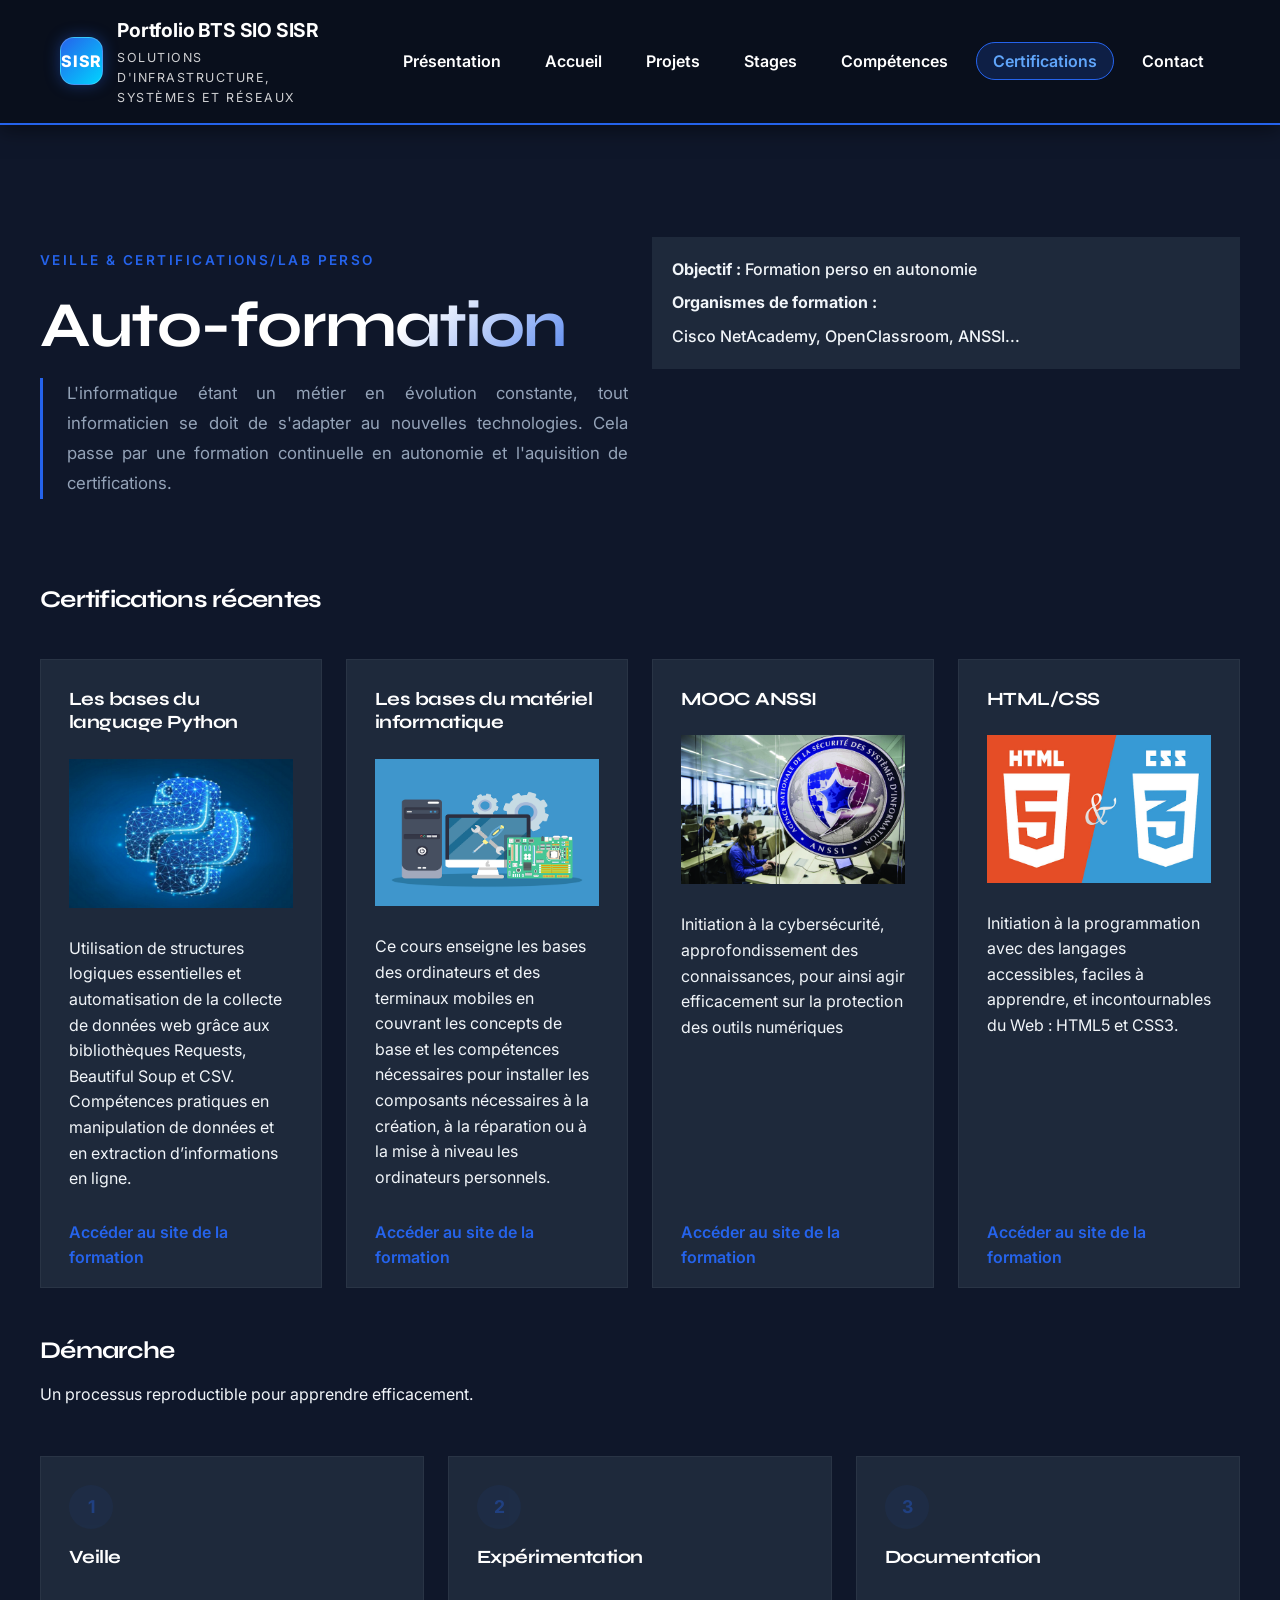
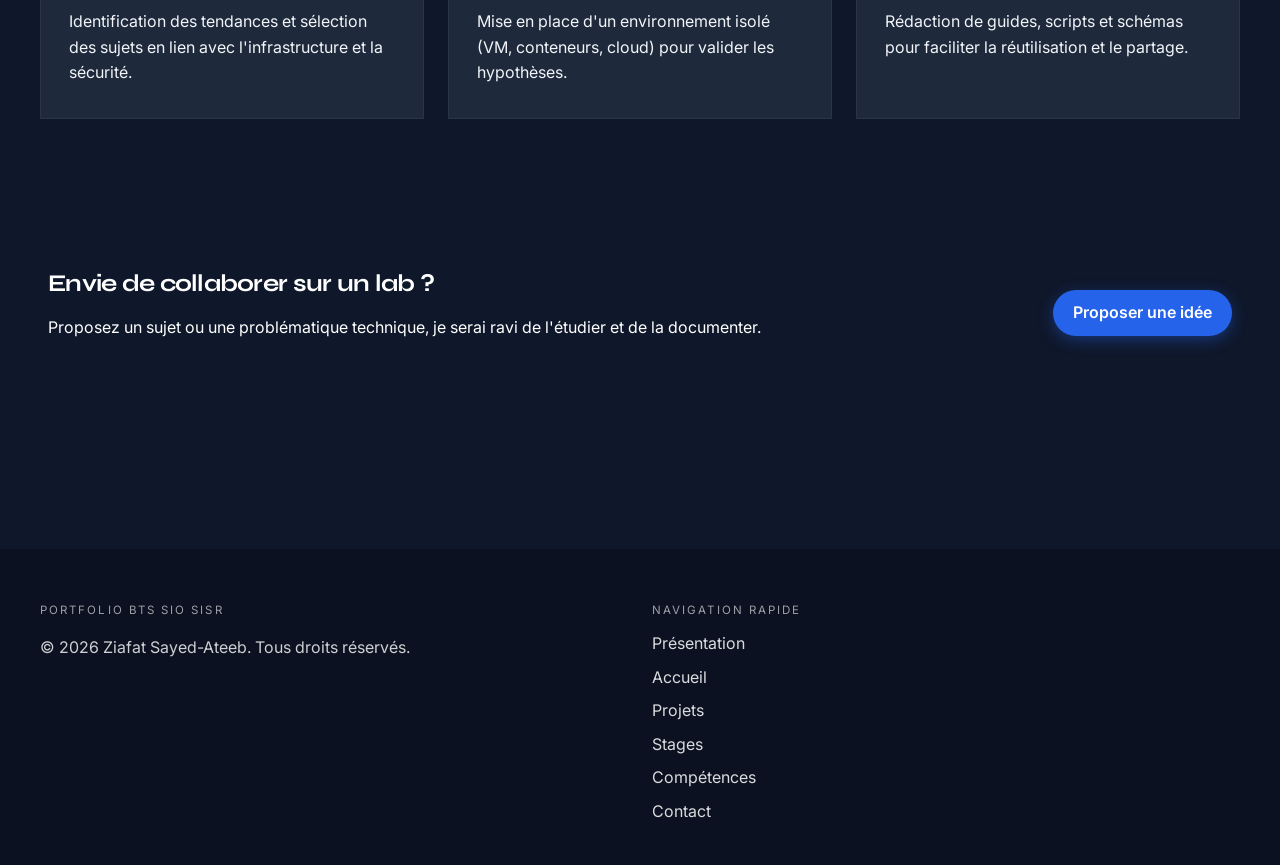
==== lab.html @ 31c3e9d4 "Add files via upload" ====
<!DOCTYPE html>
<html lang="fr">
<head>
  <meta charset="UTF-8">
  <meta name="viewport" content="width=device-width, initial-scale=1.0">
  <title>Portfolio BTS SIO SISR — Lab</title>
  <link href="https://fonts.googleapis.com/css2?family=Montserrat:wght@700;800&family=Syne:wght@700;800&family=Inter:wght@400;500;600&display=swap" rel="stylesheet">
  <link rel="stylesheet" href="style.css">
</head>
<body class="page page-lab">
  <a href="#contenu" class="skip-link">Aller au contenu principal</a>
  <header class="site-header" role="banner">
    <div class="container">
      <a class="brand" href="index.html">
        <span class="brand-mark" aria-hidden="true">SISR</span>
        <span class="brand-text">
          <span class="brand-title">Portfolio BTS&nbsp;SIO&nbsp;SISR</span>
          <span class="brand-subtitle">Solutions d'Infrastructure, Systèmes et Réseaux</span>
        </span>
      </a>
      <input type="checkbox" id="nav-toggle" class="nav-toggle" aria-label="Ouvrir la navigation">
      <label for="nav-toggle" class="nav-toggle-label" aria-hidden="true">
        <span></span>
      </label>
      <nav class="site-nav" aria-label="Navigation principale">
        <ul class="nav-list">
		  <li><a href="presentation.html">Présentation</a></li>
          <li><a href="index.html">Accueil</a></li>
          <li><a href="projets.html">Projets</a></li>
          <li><a href="stage.html">Stages</a></li>
          <li><a href="competences.html">Compétences</a></li>
          <li><a class="is-active" href="lab.html">Certifications</a></li>
          <li><a href="contact.html">Contact</a></li>
        </ul>
      </nav>
    </div>
  </header>
  <main id="contenu" class="site-main">
    <section class="page-header">
      <div class="container header-grid">
        <div>
          <p class="eyebrow">Veille &amp; certifications/Lab perso</p>
          <h1>Auto-formation</h1>
          <p class="lead">L'informatique étant un métier en évolution constante, tout informaticien se doit de s'adapter au nouvelles technologies. Cela passe par une formation continuelle en autonomie et l'aquisition de certifications. </p>
        </div>
        <ul class="highlight-list">
          <li><strong>Objectif :</strong> Formation perso en autonomie</li>
          <li><strong>Organismes de formation :</strong> </li>
          <li>Cisco NetAcademy, OpenClassroom, ANSSI...</li>
        </ul>
      </div>
    </section>

    <section class="content-section">
      <div class="container section-stack">
        <header class="section-header">
          <h2>Certifications récentes</h2>
        </header>
        <div class="lab-grid">
          <article class="lab-card">
            <h3>Les bases du language Python</h3>
            <img src="images/python.jpg" alt="Python">
            <p>Utilisation de structures logiques essentielles et automatisation de la collecte de données web grâce aux bibliothèques Requests, Beautiful Soup et CSV. Compétences pratiques en manipulation de données et en extraction d’informations en ligne.</p>
            <a class="card-link" href="https://openclassrooms.com/fr/courses/7168871-apprenez-les-bases-du-langage-python">Accéder au site de la formation</a>
          </article>
          <article class="lab-card">
            <h3>Les bases du matériel informatique</h3>
            <img src="images/matos.png" alt="it">
            <p>Ce cours enseigne les bases des ordinateurs et des terminaux mobiles en couvrant les concepts de base et les compétences nécessaires pour installer les composants nécessaires à la création, à la réparation ou à la mise à niveau les ordinateurs personnels.</p>
            <a class="card-link" href="https://www.netacad.com/courses/computer-hardware-basics?courseLang=fr-FR&instance_id=1f6e9212-4dcd-441a-9772-9bdca380f8a3">Accéder au site de la formation</a>
          </article>
          <article class="lab-card">
            <h3>MOOC ANSSI</h3>
            <img src="images/anssi.png" alt="ANSSI">
            <p>Initiation à la cybersécurité, approfondissement des connaissances, pour ainsi agir efficacement sur la protection des outils numériques</p>
            <a class="card-link" href="https://www.netacad.com/courses/computer-hardware-basics?courseLang=fr-FR&instance_id=1f6e9212-4dcd-441a-9772-9bdca380f8a3">Accéder au site de la formation</a>
          </article>
          <article class="lab-card">
            <h3>HTML/CSS</h3>
            <img src="images/HTML5.png" alt="HTML/CSS">
            <p>Initiation à la programmation avec des langages accessibles, faciles à apprendre, et incontournables du Web : HTML5 et CSS3.</p>
            <a class="card-link" href="https://openclassrooms.com/fr/courses/1603881-creez-votre-site-web-avec-html5-et-css3?status=published">Accéder au site de la formation</a>
          </article>
        </div>
      </div>
    </section>

    <section class="content-section alt">
      <div class="container section-stack">
        <header class="section-header">
          <h2>Démarche</h2>
          <p>Un processus reproductible pour apprendre efficacement.</p>
        </header>
        <div class="process-grid">
          <article class="step">
            <span class="step-index">1</span>
            <h3>Veille</h3>
            <p>Identification des tendances et sélection des sujets en lien avec l'infrastructure et la sécurité.</p>
          </article>
          <article class="step">
            <span class="step-index">2</span>
            <h3>Expérimentation</h3>
            <p>Mise en place d'un environnement isolé (VM, conteneurs, cloud) pour valider les hypothèses.</p>
          </article>
          <article class="step">
            <span class="step-index">3</span>
            <h3>Documentation</h3>
            <p>Rédaction de guides, scripts et schémas pour faciliter la réutilisation et le partage.</p>
          </article>
        </div>
      </div>
    </section>

    <section class="cta-section">
      <div class="container cta-panel">
        <div>
          <h2>Envie de collaborer sur un lab&nbsp;?</h2>
          <p>Proposez un sujet ou une problématique technique, je serai ravi de l'étudier et de la documenter.</p>
        </div>
        <a class="btn primary" href="contact.html">Proposer une idée</a>
      </div>
    </section>
  </main>
  <footer class="site-footer" role="contentinfo">
    <div class="container footer-grid">
      <div>
        <p class="footer-title">Portfolio BTS&nbsp;SIO&nbsp;SISR</p>
        <p>&copy; 2026 Ziafat Sayed-Ateeb. Tous droits réservés.</p>
      </div>
      <div>
        <p class="footer-title">Navigation rapide</p>
        <ul class="footer-links">
          <li><a href="presentation.html">Présentation</a></li>
          <li><a href="index.html">Accueil</a></li>
          <li><a href="projets.html">Projets</a></li>
          <li><a href="stage.html">Stages</a></li>
          <li><a href="competences.html">Compétences</a></li>
          <li><a href="contact.html">Contact</a></li>
        </ul>
      </div>
    </div>
  </footer>
</body>
</html>
---- style.css ----
:root {
  /* --- Polices --- */
  /* Syne : percutante pour les titres / Inter : pro pour le texte */
  --font-titles: "Syne", sans-serif;
  --font-sans: "Inter", "Segoe UI", Tahoma, sans-serif;

  /* --- Couleurs & Contrastes --- */
  --color-bg: #0f172a;  	/* Fond de page bleu nuit très sombre */         
  --color-surface: #1e293b;      /* Fond des cartes/sections */
  --color-text: #f1f5f9;         /* Texte presque blanc pour la lisibilité */
  --color-text-muted: #94a3b8;   /* Texte secondaire gris bleu */
  --color-secondary: #ffffff;    /* Titres en blanc pur */
  --color-primary: #2563eb;      /* Bleu électrique */
  --color-accent: #00d4ff;       /* Cyan pour les mots importants */
  --color-border: rgba(255, 255, 255, 0.05);

  /* --- Typographie avancée --- */
  --h1-size: clamp(2.5rem, 8vw, 4rem);
  --h2-size: clamp(2rem, 5vw, 2.5rem);
  --lh-titles: 1.1;
  --ls-titles: -0.03em; /* Resserre les lettres pour plus d'impact */
}

h1, h2, h3 {
  font-family: var(--font-titles);
  font-weight: 800;
  line-height: var(--lh-titles);
  letter-spacing: var(--ls-titles);
  color: var(--color-secondary);
  margin-bottom: 1rem;
}

/* Effet dégradé sur le H1 pour un look futuriste */
h1 {
  font-size: var(--h1-size);
  background: linear-gradient(135deg, #fff 60%, var(--color-primary));
  -webkit-background-clip: text;
  -webkit-text-fill-color: transparent;
}

/* Ton paragraphe d'intro (classe .lead) */
.lead {
  font-family: var(--font-sans);
  font-size: 1.2rem;
  line-height: 1.8;
  color: var(--color-text-muted);
  max-width: 800px;
  border-left: 3px solid var(--color-primary);
  padding-left: 24px;
  margin-block: 2rem;
  
  /* Ajoute cette ligne pour aligner le texte des deux côtés */
  text-align: justify; 
}

/* Pour mettre en valeur les mots importants dans ton intro */
.lead strong {
  color: var(--color-accent);
  font-weight: 600;
}


* {
  box-sizing: border-box;
}

body {
  margin: 0;
  font-family: var(--font-sans);
  background: var(--color-bg);
  color: var(--color-text);
  line-height: 1.6;
  -webkit-font-smoothing: antialiased;
  display: flex;
  min-height: 100vh;
  flex-direction: column;
}

a {
  color: var(--color-primary);
  text-decoration: none;
}

a:hover,
a:focus {
  text-decoration: underline;
}

img {
  max-width: 100%;
  display: block;
}

.skip-link {
  position: absolute;
  left: -9999px;
  top: 16px;
  padding: 12px 18px;
  background: var(--color-primary);
  color: #fff;
  border-radius: var(--radius-sm);
  z-index: 999;
}

.skip-link:focus {
  left: 16px;
}

.container {
  width: min(var(--max-width), 90vw); /* On réduit un peu à 90% pour laisser plus de place */
  margin: 0 auto;
  padding-left: clamp(20px, 5vw, 40px);  /* Force un espace à gauche qui s'adapte à l'écran */
  padding-right: clamp(20px, 5vw, 40px); /* Force un espace à droite */
}
.site-header {
  position: sticky;
  top: 0;
  z-index: 100;
  /* Fond sombre profond avec une légère transparence pour l'effet moderne */
  background: rgba(10, 15, 28, 0.95); 
  color: #fff;
  backdrop-filter: blur(12px);
  /* Bordure fine bleue pour souligner le header */
  border-bottom: 2px solid #2563eb; 
  box-shadow: 0 4px 20px rgba(0, 0, 0, 0.5);
}

.site-header .container {
  display: flex;
  align-items: center;
  justify-content: space-between;
  gap: 32px;
  max-width: 100%; /* Permet au contenu de respirer */
  padding: 15px 60px; /* 15px haut/bas, 60px gauche/droite pour décaler le logo */
  margin: 0; /* On retire le auto pour que ça ne se centre pas de force */
}

.brand {
  display: inline-flex;
  align-items: center;
  gap: 14px;
  color: inherit;
}

.brand-mark {
  display: grid;
  place-items: center;
  width: 48px;
  height: 48px;
  border-radius: 14px;
  /* Couleurs plus vives : Bleu électrique vers Cyan */
  background: linear-gradient(135deg, #2563eb, #00d4ff); 
  color: #ffffff;
  font-weight: 800;
  letter-spacing: 0.05em;
  /* Lueur autour du logo */
  box-shadow: 0 0 15px rgba(37, 99, 235, 0.4); 
  border: 1px solid rgba(255, 255, 255, 0.2);
}

.brand:hover .brand-mark {
  box-shadow: 0 0 20px rgba(37, 99, 235, 0.8);
  transform: scale(1.05);
  transition: all 0.3s ease;
}

.brand-text {
  display: flex;
  flex-direction: column;
  gap: 2px;
}

.brand-title {
  font-size: 1.2rem;
  font-weight: 700;
  letter-spacing: -0.01em;
}

.brand-subtitle {
  font-size: 0.78rem;
  text-transform: uppercase;
  letter-spacing: 0.12em;
  opacity: 0.8;
}

.nav-toggle {
  display: none;
}

.nav-toggle-label {
  display: none;
}

.site-nav {
  display: flex;
}

.nav-list {
  list-style: none;
  display: flex;
  gap: 12px;
  margin: 0;
  padding: 0;
}

.nav-list a {
  color: #fff;
  font-weight: 600;
  padding: 8px 16px;
  border-radius: 999px;
  transition: background 0.2s ease, transform 0.2s ease;
}

.nav-list a:hover,
.nav-list a:focus {
  background: rgba(255, 255, 255, 0.12);
  transform: translateY(-1px);
}

.nav-list a.is-active {
  background: rgba(37, 99, 235, 0.2); /* Fond bleu très léger */
  color: #60a5fa;                     /* Texte bleu clair "électrique" */
  border: 1px solid #2563eb;          /* Bordure bleue fine */
}

.site-main {
  flex: 1;
  padding-block: clamp(48px, 8vw, 80px);
}

.page-header {
  padding-block: clamp(16px, 4vw, 32px);
}

.header-grid {
  display: grid;
  gap: 24px;
  align-items: start;
  grid-template-columns: repeat(auto-fit, minmax(260px, 1fr));
}

.eyebrow {
  font-size: 0.85rem;
  text-transform: uppercase;
  letter-spacing: 0.18em;
  color: var(--color-primary);
  font-weight: 600;
}

h1,
h2,
h3,
h4 {
  margin: 0 0 12px;
  line-height: 1.25;
  font-weight: 700;
  color: var(--color-secondary);
}

.lead {
  margin: 0 0 16px;
  color: var(--color-text-muted);
  font-size: 1.05rem;
}

.highlight-list {
  list-style: none;
  margin: 0;
  padding: 20px;
  display: grid;
  gap: 8px;
  background: var(--color-surface);
  border-radius: var(--radius-md);
  box-shadow: var(--shadow-soft);
}

.highlight-list li {
  font-weight: 500;
}

.content-section {
  padding-block: clamp(24px, 3vw, 40px);
}


.content-section.alt {
  background: var(--color-surface-alt);
}

.section-stack {
  display: flex;
  flex-direction: column;
  gap: 32px;
}

.section-header {
  max-width: 640px;
}

/* 1. Base du conteneur (Mobile d'abord) */
.card-grid {
  display: grid;
  gap: 30px;
  grid-template-columns: 1fr;
  max-width: 1000px;
  margin: 0 auto;
  padding: 20px;
}

/* --- 2. Style de la carte (Équilibre bord droit) --- */
.card {
  background: var(--color-surface);
  border-radius: var(--radius-md);
  /* On remet 15px de padding à droite pour que l'image ne touche pas physiquement le bord */
  padding: 32px 32px 32px 32px; 
  border: none; 
  box-shadow: 0 4px 20px rgba(0, 0, 0, 0.3);
  position: relative;
  transition: all 0.4s cubic-bezier(0.175, 0.885, 0.32, 1.275);
  z-index: 1;
  overflow: hidden;

  display: flex;
  flex-direction: row; 
  align-items: center; 
  justify-content: space-between; 
  gap: 25px; /* Espace confortable entre le texte et l'image */
}

/* --- 3. L'effet au survol sur la CARTE --- */
.card:hover {
  transform: translateY(-12px) scale(1.02);
  /* Lueur bleue qui remplace la bordure */
  box-shadow: 0 20px 40px rgba(37, 99, 235, 0.2), 
              0 0 25px rgba(37, 99, 235, 0.15);
}

/* --- 4. Gestion des images (Positionnée avec un retrait) --- */
.card-img {
  width: 200px; /* Taille légèrement ajustée pour l'harmonie */
  height: 200px;
  object-fit: contain;
  filter: drop-shadow(0 0 12px rgba(37, 99, 235, 0.5));
  transition: transform 0.4s ease;
  flex-shrink: 0;

  /* On s'assure qu'il n'y a pas de marge négative qui forcerait le contact */
  margin-right: 0; 
}

.card:hover .card-img {
  transform: scale(1.1) rotate(5deg);
}

.step-index {
  font-size: 1.2rem;
  font-weight: 800;
  color: var(--color-primary);
  opacity: 0.4;
  margin-bottom: 5px;
}

/* --- 5. Mise en page Aérée & Décalée (PC) --- */
@media (min-width: 768px) {
  .card-grid {
    display: flex;
    flex-direction: column;
    gap: 110px; /* Grand espacement pour aérer */
    padding-block: 60px;
    max-width: 1100px;
    margin: 0 auto;
  }

  .card {
    width: 62%; 
  }

  .card:nth-child(1),
  .card:nth-child(3) {
    align-self: flex-start;
  }

  .card:nth-child(2) {
    align-self: flex-end;
    margin-top: -50px;
    margin-bottom: -50px;
    /* On ajuste le padding gauche pour compenser la barre bleue */
    padding-left: 28px; 
  }
}

/* --- Ajustements Mobiles --- */
@media (max-width: 640px) {
  .card {
    flex-direction: column; 
    align-items: flex-start;
    padding: 24px; /* On remet un padding normal en mobile */
    gap: 20px;
  }

  .card-img {
    width: 90px;
    height: 90px;
    align-self: flex-end; 
    margin-right: 0;
  }
  
  .card-grid {
    gap: 40px;
    padding: 15px;
  }

  .card:nth-child(2) {
    border-left: 4px solid var(--color-primary);
    border-right: none;
  }
}

.card-link {
  margin-top: auto;
  font-weight: 600;
}

.hero-home {
  padding-block: clamp(56px, 10vw, 96px);
}

.hero-grid {
  display: grid;
  gap: 36px;
  align-items: start;
  grid-template-columns: repeat(auto-fit, minmax(280px, 1fr));
}

.hero-copy {
  display: flex;
  flex-direction: column;
  gap: 16px;
}

.hero-actions {
  display: flex;
  flex-wrap: wrap;
  gap: 12px;
}

.hero-panel {
  background: var(--color-surface);
  border-radius: var(--radius-lg);
  padding: 32px;
  display: flex;
  flex-direction: column;
  gap: 18px;
  box-shadow: var(--shadow-soft);
  border: 1px solid var(--color-border);
}

.key-points {
  list-style: none;
  margin: 0;
  padding: 0;
  display: flex;
  flex-direction: column;
  gap: 18px;
  color: var(--color-text-muted);
}

.stat-list {
  margin: 0;
  padding: 0;
  list-style: none;
  display: grid;
  grid-template-columns: repeat(auto-fit, minmax(160px, 1fr));
  gap: 12px;
}

.stat-list dt {
  font-size: 0.75rem;
  text-transform: uppercase;
  letter-spacing: 0.22em;
  color: var(--color-text-muted);
}

.stat-list dd {
  margin: 4px 0 0;
  font-weight: 600;
}

.badge {
  display: inline-flex;
  align-items: center;
  justify-content: center;
  padding: 6px 14px;
  border-radius: 999px;
  font-size: 0.78rem;
  font-weight: 600;
  background: rgba(37, 99, 235, 0.2); /* Fond bleu transparent */
  color: #60a5fa;                     /* Bleu plus clair pour être bien lisible */
  border: 1px solid rgba(37, 99, 235, 0.3);
}

.timeline {
  display: grid;
  gap: 20px;
  grid-template-columns: repeat(auto-fit, minmax(260px, 1fr));
}

.timeline-item {
  background: var(--color-surface);
  border-radius: var(--radius-md);
  padding: 28px;
  border: 1px solid var(--color-border);
  box-shadow: var(--shadow-soft);
  display: flex;
  flex-direction: column;
  gap: 12px;
}

.timeline-date {
  font-size: 0.85rem;
  color: var(--color-primary);
  font-weight: 600;
}

.cta-section {
  padding-block: clamp(40px, 6vw, 64px);
}

.cta-panel {
  background: linear-gradient(135deg, var(--color-primary), var(--color-primary-dark));
  border-radius: var(--radius-lg);
  padding: clamp(28px, 5vw, 48px);
  display: flex;
  flex-wrap: wrap;
  gap: 24px;
  align-items: center;
  justify-content: space-between;
  color: #fff;
  box-shadow: var(--shadow-soft);
}

.btn {
  display: inline-flex;
  align-items: center;
  justify-content: center;
  border-radius: 999px;
  padding: 10px 20px;
  font-weight: 600;
  transition: transform 0.2s ease, box-shadow 0.2s ease;
  border: none;
  cursor: pointer;
}

.btn.primary {
  background: var(--color-primary); /* Le bleu vif */
  color: #ffffff;                  /* Texte blanc */
  border: none;
  box-shadow: 0 4px 15px rgba(37, 99, 235, 0.4);
}

.btn.primary:hover,
.btn.primary:focus {
  btn.primary:hover {
  background: var(--color-primary-dark);
  transform: translateY(-2px);
}
}

.btn.ghost {
  background: transparent;
  border: 1px solid rgba(255, 255, 255, 0.6);
  color: #fff;
}

.btn.secondary {
  background: rgba(37, 99, 235, 0.12);
  color: var(--color-primary);
  border: 1px solid rgba(37, 99, 235, 0.2);
}

.project-grid,
.feature-grid,
.skill-grid,
.summary-grid,
.lab-grid,
.process-grid {
  display: grid;
  gap: 24px;
  grid-template-columns: repeat(auto-fit, minmax(260px, 1fr));
}

.project-card,
.feature-card,
.skill-card,
.summary-card,
.lab-card,
.step {
  background: var(--color-surface);
  border-radius: var(--radius-md);
  padding: 28px 28px 16px;
  border: 1px solid var(--color-border);
  box-shadow: var(--shadow-soft);
  display: flex;
  flex-direction: column;
  gap: 12px;
}

.project-points,
.feature-points {
  margin: 0;
  padding-left: 20px;
  display: flex;
  flex-direction: column;
  gap: 8px;
  color: var(--color-text-muted);
}

.project-actions {
  margin-top: 0 !important;
  display: flex;
  gap: 10px;
}

.project-meta {
  margin-top: 0;
  display: flex;
  gap: 8px;
  flex-wrap: wrap;
}

.step-index {
  width: 44px;
  height: 44px;
  border-radius: 50%;
  display: grid;
  place-items: center;
  background: rgba(37, 99, 235, 0.15);
  color: var(--color-primary);
  font-weight: 700;
  font-size: 1.1rem;
}

.tool-list {
  margin: 0;
  padding: 0;
  list-style: none;
  display: flex;
  flex-wrap: wrap;
  gap: 12px;
}

.contact-grid {
  display: grid;
  gap: 32px;
  grid-template-columns: repeat(auto-fit, minmax(280px, 1fr));
}

.contact-panel,
.contact-form {
  background: var(--color-surface);
  border-radius: var(--radius-md);
  padding: 32px;
  border: 1px solid var(--color-border);
  box-shadow: var(--shadow-soft);
}

.contact-list {
  list-style: none;
  margin: 0 0 24px;
  padding: 0;
  display: grid;
  gap: 12px;
}

.contact-label {
  font-size: 0.78rem;
  text-transform: uppercase;
  letter-spacing: 0.18em;
  color: var(--color-text-muted);
  display: block;
}

.download-card {
  margin-top: 24px;
  padding: 24px;
  border-radius: var(--radius-md);
  border: 1px dashed rgba(37, 99, 235, 0.3);
  background: rgba(37, 99, 235, 0.06);
  display: flex;
  flex-direction: column;
  gap: 12px;
}

.contact-form {
  display: grid;
  gap: 16px;
}

.contact-form input,
.contact-form textarea {
  border: 1px solid rgba(15, 23, 42, 0.1);
  border-radius: var(--radius-sm);
  padding: 12px 14px;
  font: inherit;
  transition: border 0.2s ease, box-shadow 0.2s ease;
}

.contact-form input:focus,
.contact-form textarea:focus {
  border-color: var(--color-primary);
  box-shadow: 0 0 0 3px rgba(37, 99, 235, 0.2);
  outline: none;
}

.contact-form button {
  justify-self: start;
}

.site-footer {
  padding-block: 40px;
  background: #0b1120;
  color: rgba(255, 255, 255, 0.8);
}

.footer-grid {
  display: grid;
  gap: 24px;
  grid-template-columns: repeat(auto-fit, minmax(220px, 1fr));
}

.footer-title {
  text-transform: uppercase;
  letter-spacing: 0.18em;
  font-size: 0.72rem;
  margin-bottom: 12px;
  color: rgba(255, 255, 255, 0.6);
}

.footer-links {
  list-style: none;
  margin: 0;
  padding: 0;
  display: grid;
  gap: 8px;
}

.footer-links a {
  color: rgba(255, 255, 255, 0.85);
}

@media (max-width: 900px) {
  .site-header .container {
    flex-wrap: wrap;
	display: flex;
    align-items: center;
    justify-content: space-between;
    gap: 32px;
    padding: 20px 40px; /* Le 20px c'est haut/bas, le 40px c'est gauche/droite */
  }

  .nav-toggle {
    display: block;
    position: absolute;
    width: 1px;
    height: 1px;
    overflow: hidden;
    clip: rect(0 0 0 0);
    white-space: nowrap;
  }

  .nav-toggle-label {
    display: inline-flex;
    flex-direction: column;
    gap: 6px;
    width: 44px;
    height: 44px;
    justify-content: center;
    align-items: center;
    cursor: pointer;
    border-radius: 12px;
    border: 1px solid rgba(255, 255, 255, 0.35);
  }

  .nav-toggle-label span,
  .nav-toggle-label span::before,
  .nav-toggle-label span::after {
    content: "";
    display: block;
    width: 20px;
    height: 2px;
    background: #fff;
    border-radius: 999px;
  }

  .site-nav {
    width: 100%;
  }

  .nav-list {
    flex-direction: column;
    width: 100%;
    background: rgba(15, 23, 42, 0.92);
    border-radius: 16px;
    padding: 16px;
    display: none;
  }

  .nav-toggle:checked ~ .nav-toggle-label + .site-nav .nav-list {
    display: flex;
  }
}

@media (max-width: 640px) {
  .hero-actions {
    width: 100%;
  }

  .hero-actions .btn {
    flex: 1;
    justify-content: center;
  }

  .cta-panel {
    flex-direction: column;
    align-items: flex-start;
  }

  .highlight-list {
    padding: 16px;
  }
  
  /* Conteneur pour l'index et l'image */
.card-header {
  display: flex;
  justify-content: space-between;
  align-items: center;
  margin-bottom: 20px;
}

/* Style de l'image */
.card-img {
  width: 50px;  /* Ajuste la taille selon tes besoins */
  height: 50px;
  object-fit: contain;
  /* Optionnel : donne une légère lueur bleue aux icônes */
  filter: drop-shadow(0 0 8px rgba(37, 99, 235, 0.4));
}

/* Adaptation pour la carte décalée à droite (optionnel) */
/* Si tu veux que l'image soit à gauche et le chiffre à droite sur la carte 2 */
.card:nth-child(2) .card-header {
  flex-direction: row-reverse;
}
  
}


.tool-list {
  display: flex;
  flex-wrap: wrap;
  gap: 12px;
  justify-content: center; /* Centre les outils pour un look plus pro */
  padding: 20px 0;
}

.tool-list .badge {
  background: rgba(30, 41, 59, 0.5);
  border: 1px solid var(--color-border);
  color: var(--color-text);
  padding: 8px 18px;
  font-family: var(--font-sans);
  font-weight: 500;
  transition: all 0.2s ease;
  cursor: default;
}

.tool-list .badge:hover {
  background: var(--color-primary);
  color: white;
  transform: scale(1.1);
  box-shadow: 0 0 15px rgba(37, 99, 235, 0.4);
}

/* --- Section Référentiel --- */
.ref-grid {
  display: grid;
  grid-template-columns: repeat(auto-fit, minmax(300px, 1fr));
  gap: 20px;
  margin-top: 40px;
}

.ref-item {
  background: rgba(30, 41, 59, 0.3); /* Fond très léger */
  border: 1px solid var(--color-border);
  padding: 24px;
  border-radius: 12px;
  transition: border-color 0.3s ease;
}

.ref-item:hover {
  border-color: var(--color-primary);
}

.ref-header {
  display: flex;
  align-items: center;
  gap: 12px;
  margin-bottom: 16px;
}

.ref-code {
  background: var(--color-primary);
  color: #fff;
  font-size: 0.75rem;
  font-weight: 800;
  padding: 4px 8px;
  border-radius: 4px;
  text-transform: uppercase;
}

.ref-item h3 {
  font-size: 1.1rem;
  margin: 0;
  color: var(--color-secondary);
}

.ref-list {
  list-style: none;
  padding: 0;
  margin: 0;
}

.ref-list li {
  font-size: 0.9rem;
  color: var(--color-text-muted);
  padding-block: 6px;
  border-bottom: 1px solid rgba(255, 255, 255, 0.03);
}

.ref-list li:last-child {
  border-bottom: none;
}

/* Accentuation au survol */
.ref-item:hover h3 {
  color: var(--color-accent);
}


.vision-detailed-box {
  background: var(--color-surface);
  border: 1px solid var(--color-border);
  padding: 50px;
  border-radius: 24px;
  position: relative;
  overflow: hidden;
}

/* Ajoute une petite lueur subtile en haut à gauche */
.vision-detailed-box::before {
  content: "";
  position: absolute;
  top: -100px;
  left: -100px;
  width: 300px;
  height: 300px;
  background: radial-gradient(circle, rgba(37, 99, 235, 0.1) 0%, transparent 70%);
  pointer-events: none;
}

.vision-text {
  column-count: 2; /* Sépare le texte en deux colonnes pour plus de modernité */
  column-gap: 40px;
  margin-top: 30px;
  text-align: justify;
}

.vision-text p {
  margin-bottom: 20px;
  line-height: 1.8;
  color: var(--color-text-muted);
}

.vision-text strong {
  color: var(--color-accent);
}

/* Tablette et Mobile : on repasse sur une seule colonne */
@media (max-width: 992px) {
  .vision-text {
    column-count: 1;
  }
  .vision-detailed-box {
    padding: 30px;
  }
}

/* Le conteneur parent : il DOIT être en grid pour éviter la superposition */
.gallery-grid {
  display: grid;
  /* Crée 2 colonnes égales qui se partagent l'espace */
  grid-template-columns: repeat(2, 1fr); 
  gap: 20px; /* Espace entre les deux photos */
  width: 100%;
  margin-top: 30px;
  margin-bottom: 30px;
}

.photo-wrapper {
  position: relative;
  /* On utilise aspect-ratio pour que les mesures soient toujours parfaites */
  aspect-ratio: 16 / 9; 
  width: 100%; /* Prend toute la largeur de sa colonne de grille */
  border-radius: 16px;
  overflow: hidden;
  border: 1px solid var(--color-border);
  background: #000;
}

.photo-wrapper img {
  width: 100%;
  height: 100%;
  object-fit: cover; /* Remplit le cadre sans déformer */
  display: block;
}

/* On s'assure que l'overlay couvre exactement l'image */
.photo-overlay {
  position: absolute;
  inset: 0; /* Équivalent de top:0, left:0, right:0, bottom:0 */
  display: flex;
  align-items: flex-end;
  padding: 20px;
  background: linear-gradient(to top, rgba(0,0,0,0.8) 0%, transparent 60%);
  opacity: 0;
  transition: opacity 0.3s ease;
}

.photo-wrapper:hover .photo-overlay {
  opacity: 1;
}

/* Pour mobile : on empile les images au lieu de les superposer */
@media (max-width: 768px) {
  .gallery-grid {
    grid-template-columns: 1fr; /* Une seule colonne */
  }
}

.project-image-container a {
  display: block;
  overflow: hidden;
  position: relative;
}

.project-image-container img {
  transition: transform 0.4s ease;
}

.project-image-container:hover img {
  transform: scale(1.05);
  filter: brightness(0.8);
}

/* Petit indicateur visuel au survol de l'image */
.project-image-container a::after {
  content: "Ouvrir le PDF";
  position: absolute;
  top: 50%;
  left: 50%;
  transform: translate(-50%, -50%);
  color: white;
  background: rgba(37, 99, 235, 0.8);
  padding: 8px 15px;
  border-radius: 20px;
  font-size: 0.8rem;
  opacity: 0;
  transition: opacity 0.3s ease;
}

.project-image-container:hover a::after {
  opacity: 1;
}

.project-links {
  margin-top: 15px;
  font-size: 0.9rem;
  display: flex;
  align-items: center;
  gap: 10px;
}

.text-link {
  color: var(--color-text-muted);
  text-decoration: none;
  border-bottom: 1px solid transparent; /* Prépare l'effet de survol */
  transition: all 0.3s ease;
}

.text-link:hover {
  color: var(--color-text);
  border-bottom: 1px solid var(--color-text);
}

/* On met un peu plus en avant le travail réalisé */
.text-link.primary-link {
  color: var(--color-primary);
  font-weight: 600;
}

.text-link.primary-link:hover {
  border-bottom-color: var(--color-primary);
}

.separator {
  color: var(--color-border);
  user-select: none;
}

.content-section.no-pad-top {
  padding-top: 0;
}


/* Limite la largeur maximale d'une carte seule dans sa grille */
.project-grid article.project-card:only-child {
  max-width: 435px;
  margin: 0;
}

.content-section + .content-section {
  padding-top: 10px;
}

/* Espacement spécifique pour la 13ème carte */
.content-section.projet-supplementaire {
  padding-top: 0px;
}
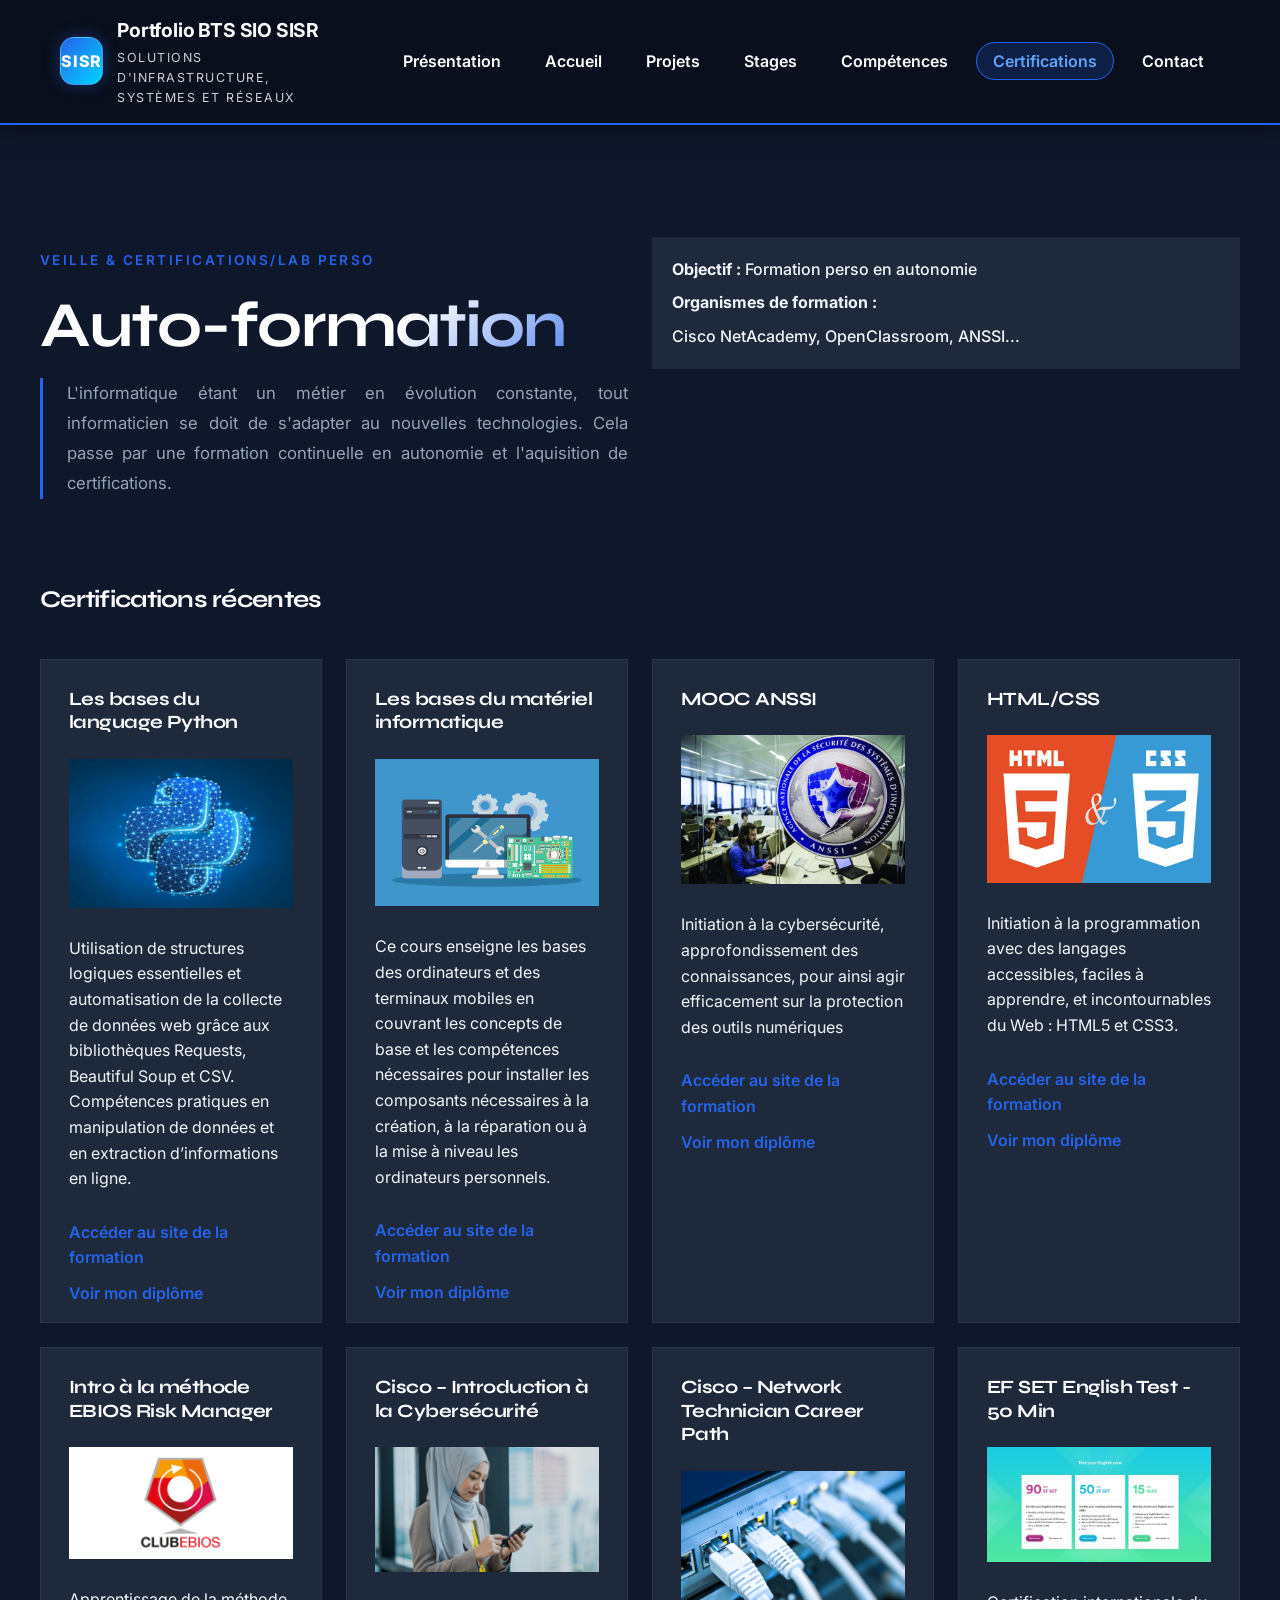
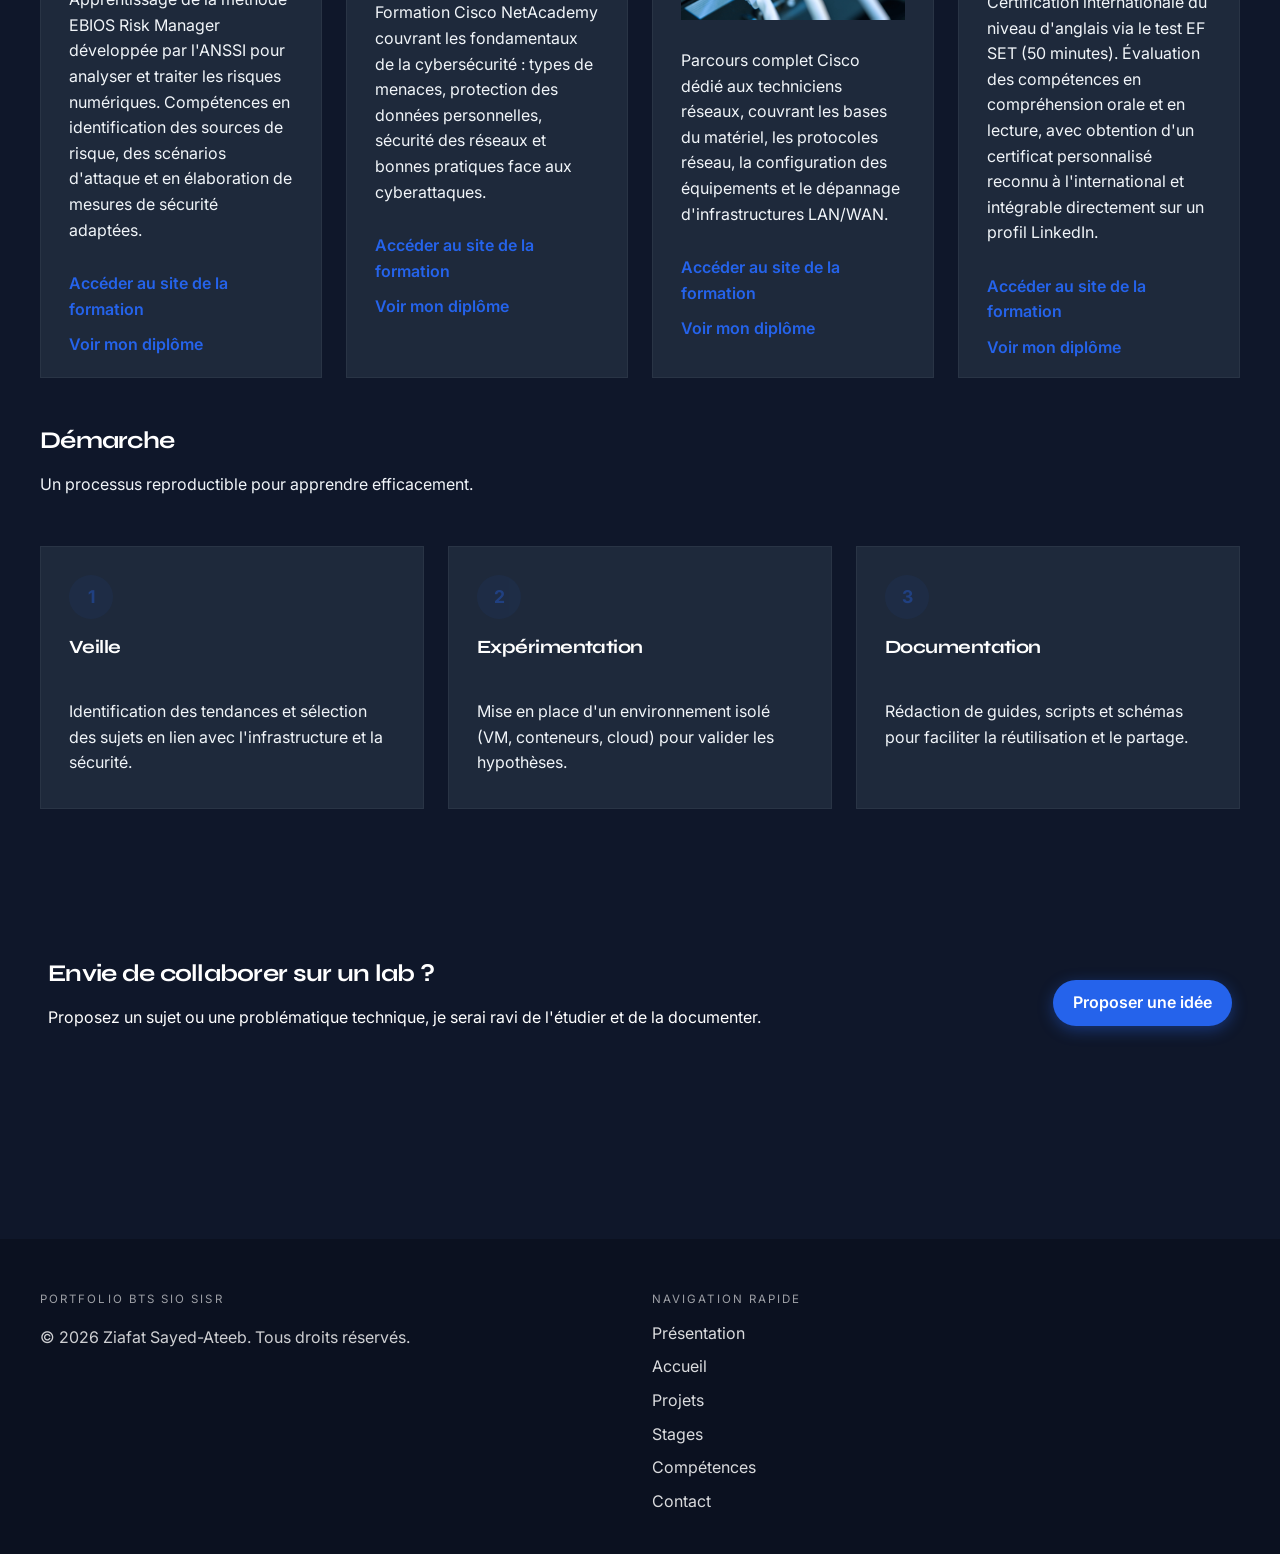
==== commit 7e351a75: "Add files via upload" ====
--- a/lab.html
+++ b/lab.html
@@ -61,25 +61,79 @@
             <h3>Les bases du language Python</h3>
             <img src="images/python.jpg" alt="Python">
             <p>Utilisation de structures logiques essentielles et automatisation de la collecte de données web grâce aux bibliothèques Requests, Beautiful Soup et CSV. Compétences pratiques en manipulation de données et en extraction d’informations en ligne.</p>
-            <a class="card-link" href="https://openclassrooms.com/fr/courses/7168871-apprenez-les-bases-du-langage-python">Accéder au site de la formation</a>
+            <div style="display:flex; gap:10px; flex-wrap:wrap;">
+              <a class="card-link" href="https://openclassrooms.com/fr/courses/7168871-apprenez-les-bases-du-langage-python">Accéder au site de la formation</a>
+              <a class="card-link" href="certifs//BasesPython/CertifPy.pdf" target="_blank">Voir mon diplôme</a>
+            </div>              
           </article>
           <article class="lab-card">
             <h3>Les bases du matériel informatique</h3>
             <img src="images/matos.png" alt="it">
             <p>Ce cours enseigne les bases des ordinateurs et des terminaux mobiles en couvrant les concepts de base et les compétences nécessaires pour installer les composants nécessaires à la création, à la réparation ou à la mise à niveau les ordinateurs personnels.</p>
-            <a class="card-link" href="https://www.netacad.com/courses/computer-hardware-basics?courseLang=fr-FR&instance_id=1f6e9212-4dcd-441a-9772-9bdca380f8a3">Accéder au site de la formation</a>
+            <div style="display:flex; gap:10px; flex-wrap:wrap;">
+              <a class="card-link" href="https://www.netacad.com/courses/computer-hardware-basics?courseLang=fr-FR&instance_id=1f6e9212-4dcd-441a-9772-9bdca380f8a3">Accéder au site de la formation</a>
+              <a class="card-link" href="certifs/IT_ESSENTIALS (bases du matériel info)/Computer_Hardware_Basics_certificate.pdf" target="_blank">Voir mon diplôme</a>
+            </div>          
           </article>
           <article class="lab-card">
             <h3>MOOC ANSSI</h3>
             <img src="images/anssi.png" alt="ANSSI">
             <p>Initiation à la cybersécurité, approfondissement des connaissances, pour ainsi agir efficacement sur la protection des outils numériques</p>
-            <a class="card-link" href="https://www.netacad.com/courses/computer-hardware-basics?courseLang=fr-FR&instance_id=1f6e9212-4dcd-441a-9772-9bdca380f8a3">Accéder au site de la formation</a>
+            <div style="display:flex; gap:10px; flex-wrap:wrap;">
+              <a class="card-link" href="https://secnumacademie.gouv.fr/auth/login">Accéder au site de la formation</a>
+              <a class="card-link" href="certifs/AttestationMOOCANSSI/AttestationMOOC.pdf" target="_blank">Voir mon diplôme</a>
+            </div>              
           </article>
+          
           <article class="lab-card">
             <h3>HTML/CSS</h3>
             <img src="images/HTML5.png" alt="HTML/CSS">
             <p>Initiation à la programmation avec des langages accessibles, faciles à apprendre, et incontournables du Web : HTML5 et CSS3.</p>
-            <a class="card-link" href="https://openclassrooms.com/fr/courses/1603881-creez-votre-site-web-avec-html5-et-css3?status=published">Accéder au site de la formation</a>
+            <div style="display:flex; gap:10px; flex-wrap:wrap;">
+              <a class="card-link" href="https://openclassrooms.com/fr/courses/1603881-creez-votre-site-web-avec-html5-et-css3?status=publishedS">Accéder au site de la formation</a>
+              <a class="card-link" href="certifs/HTML-CSS/#" target="_blank">Voir mon diplôme</a>
+            </div>          
+          </article>
+
+          <article class="lab-card">
+            <h3>Intro à la méthode EBIOS Risk Manager</h3>
+            <img src="images/CLUBEBIOS.png" alt="EBIOS Risk Manager">
+            <p>Apprentissage de la méthode EBIOS Risk Manager développée par l'ANSSI pour analyser et traiter les risques numériques. Compétences en identification des sources de risque, des scénarios d'attaque et en élaboration de mesures de sécurité adaptées.</p>
+            <div style="display:flex; gap:10px; flex-wrap:wrap;">
+              <a class="card-link" href="https://lms.club-ebios.org/formations/ebiosrm">Accéder au site de la formation</a>
+              <a class="card-link" href="certifs/EbiosRiskCyber/certificatEbiosMOOC.pdf" target="_blank">Voir mon diplôme</a>
+            </div>
+          </article>
+          <article class="lab-card">
+            <h3>Cisco – Introduction à la Cybersécurité</h3>
+            <img src="images/IntroCyberCisco.png" alt="Cisco Cybersécurité">
+            <p>Formation Cisco NetAcademy couvrant les fondamentaux de la cybersécurité : types de menaces, protection des données personnelles, sécurité des réseaux et bonnes pratiques face aux cyberattaques.</p>
+            <div style="display:flex; gap:10px; flex-wrap:wrap;">
+              <a class="card-link" href="https://www.netacad.com/courses/introduction-to-cybersecurity?courseLang=fr-FR&instance_id=908b5bbe-57ff-40d8-b651-8d040677ce25">Accéder au site de la formation</a>
+              <a class="card-link" href="certifs/Intro_Cyber_CISCO/Introduction_to_Cybersecurity_certificate_sdziafat1-gmail-com_398f68b5-4161-4a2b-afc3-b1bb4850c91c.pdf" target="_blank">Voir mon diplôme</a>
+            </div>
+          </article>
+          <article class="lab-card">
+            <h3>Cisco – Network Technician Career Path</h3>
+            <img src="images/netdevice.jpg" alt="Cisco Network Technician">
+            <p>Parcours complet Cisco dédié aux techniciens réseaux, couvrant les bases du matériel, les protocoles réseau, la configuration des équipements et le dépannage d'infrastructures LAN/WAN.</p>
+            <div style="display:flex; gap:10px; flex-wrap:wrap;">
+              <a class="card-link" href="https://www.netacad.com/exams/network-technician-pathway?courseLang=fr-FR&instance_id=14148eb8-47f7-4ec6-9d87-5c216337a6bf">Accéder au site de la formation</a>
+              <a class="card-link" href="certifs/Examen Network Technician Career Path/Network_Technician_Career_Path_certificate.pdf" target="_blank">Voir mon diplôme</a>
+            </div>
+          </article>
+          <article class="lab-card">
+            <h3>EF SET English Test - 50 Min</h3>
+            <img src="images/efsetcertif.jpg" alt="EF SET">
+            <p>Certification internationale du niveau d'anglais via le test EF SET (50 minutes). 
+                Évaluation des compétences en compréhension orale et en lecture, avec obtention 
+                d'un certificat personnalisé reconnu à l'international et intégrable directement 
+                sur un profil LinkedIn.
+            </p>
+            <div style="display:flex; gap:10px; flex-wrap:wrap;">
+              <a class="card-link" href="https://www.efset.org/fr/about/">Accéder au site de la formation</a>
+              <a class="card-link" href="certifs/EFSET/EFSETCertificate.pdf" target="_blank">Voir mon diplôme</a>
+            </div>
           </article>
         </div>
       </div>
